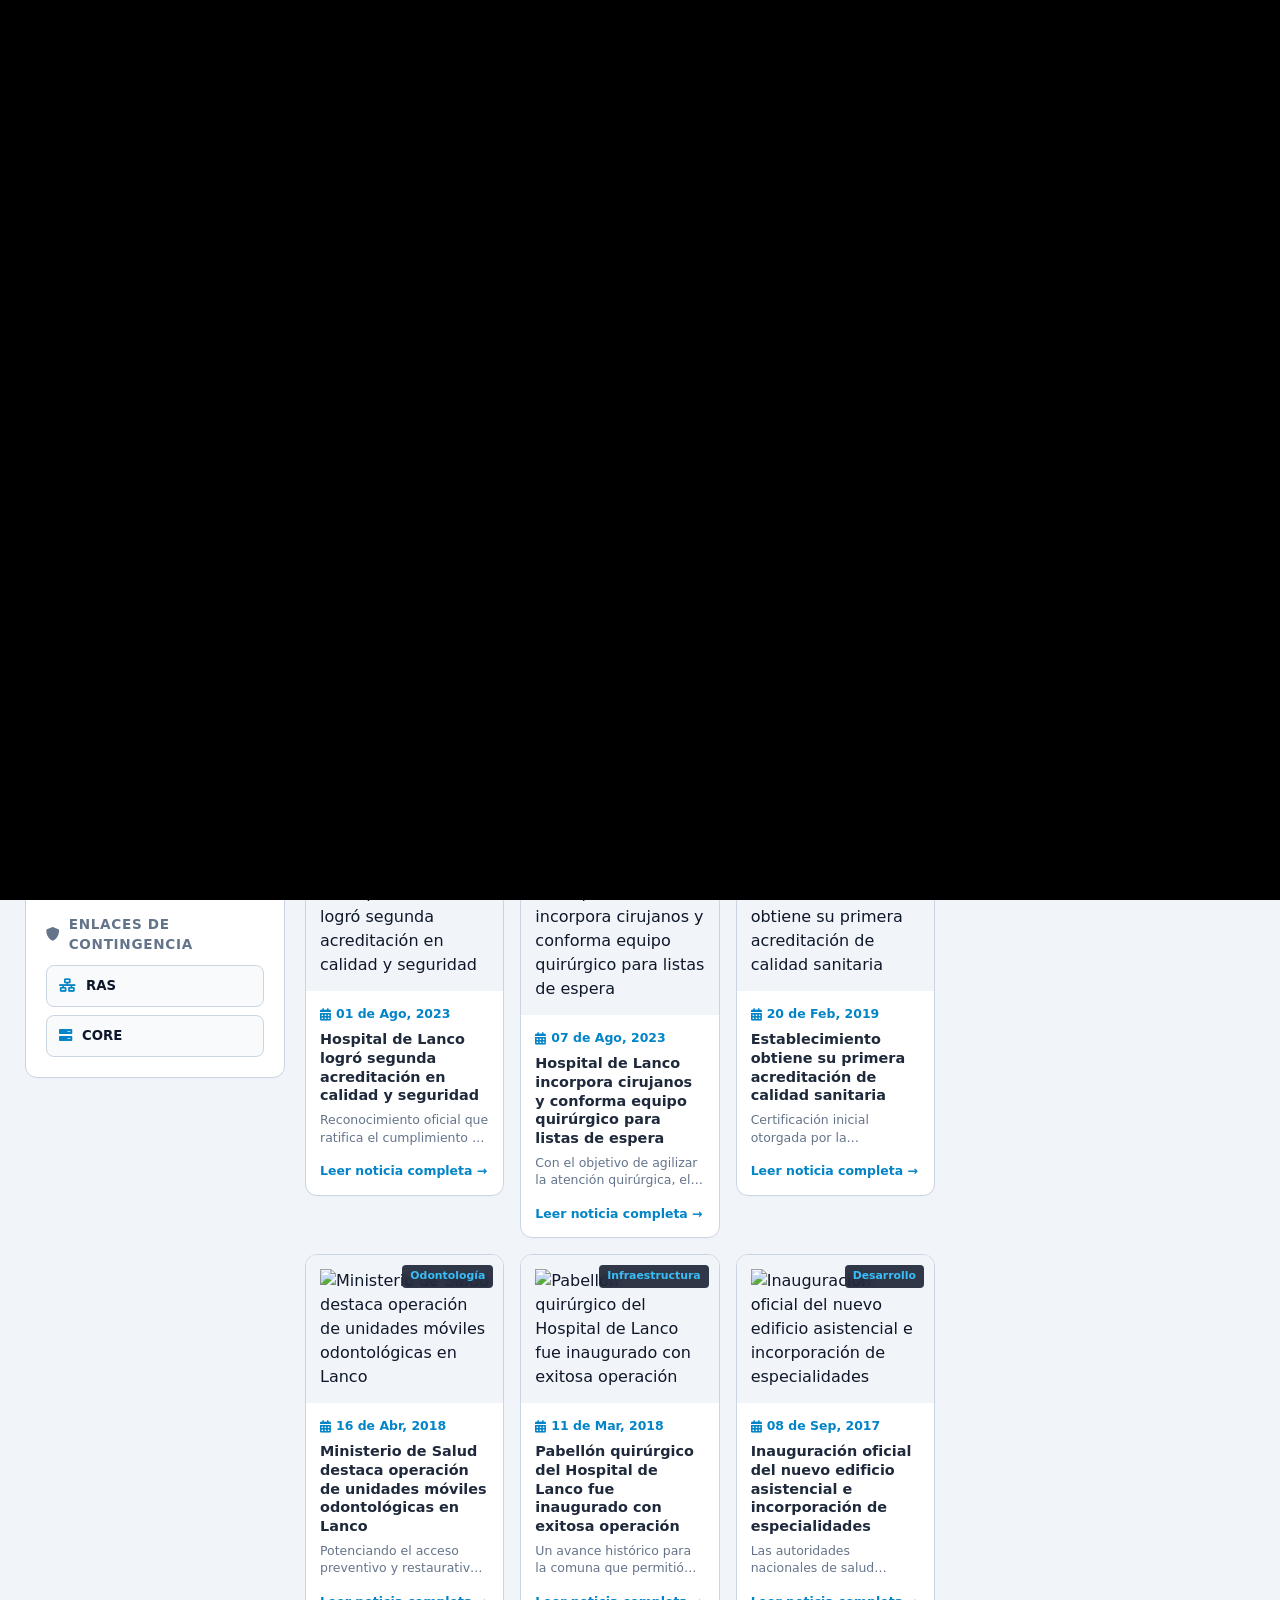
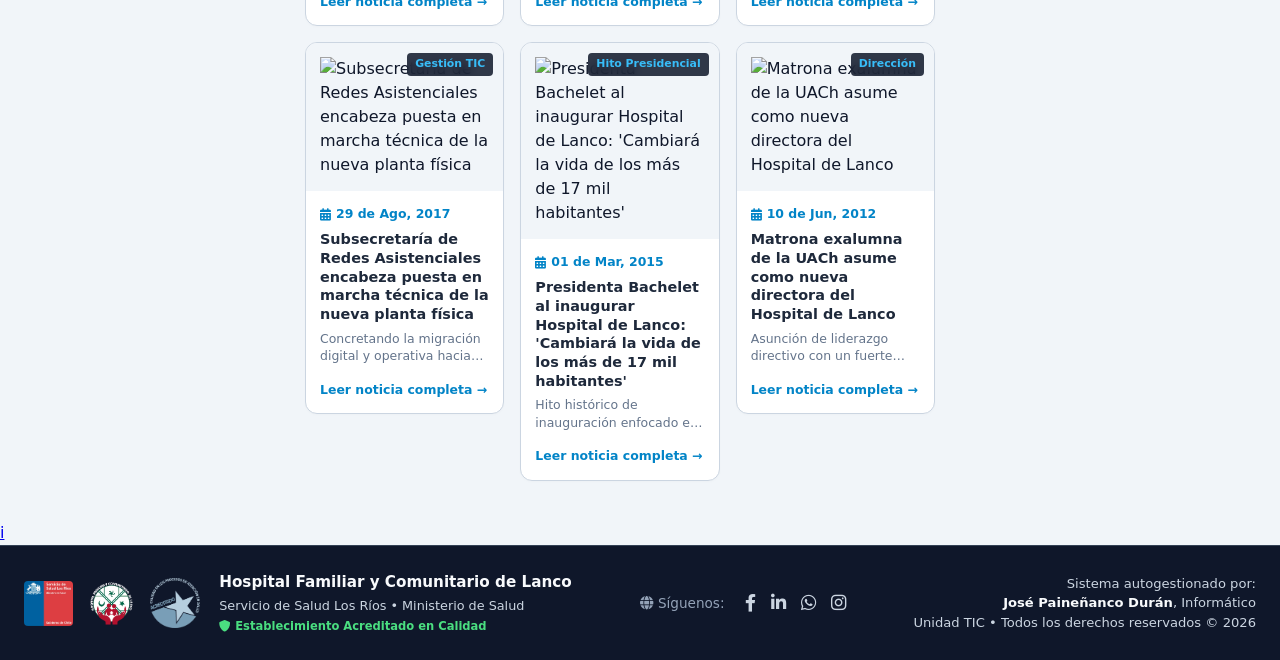
==== index.html @ 8717c140 "Primer commit: proyecto hfcl-web y movil" ====
<!DOCTYPE html>
<html lang="es">
<head>
    <meta charset="UTF-8">
    <meta name="viewport" content="width=device-width, initial-scale=1.0">
    <title>Portal Institucional | HFCL</title>
    <link rel="stylesheet" href="css/main.css">
    <!-- Favicon con el logo del hospital -->
    <link rel="icon" type="image/png" href="assets/img/logo_hfcl.png">
    <!-- FontAwesome -->
    <link href="https://cdnjs.cloudflare.com/ajax/libs/font-awesome/6.0.0-beta3/css/all.min.css" rel="stylesheet">
</head>
<body>

<div id="splash-screen" style="position: fixed; top: 0; left: 0; width: 100%; height: 100%; background: #000000; z-index: 9999; display: flex; justify-content: center; align-items: center; transition: opacity 0.8s ease; opacity: 1;">
    <video id="intro-video" autoplay muted playsinline style="max-width: 100%; max-height: 100%;">
        <source src="assets/video/animacion.mp4" type="video/mp4">
        Tu navegador no soporta video.
    </video>
</div>
<script>
    const splash = document.getElementById('splash-screen');
    const video = document.getElementById('intro-video');
    function ocultarSplash() {
        splash.style.opacity = '0';
        setTimeout(() => {
            splash.style.display = 'none';
        }, 800);
    }
    video.onended = ocultarSplash;
    setTimeout(ocultarSplash, 4000);
</script>

<div id="pagePreloader" class="preloader-overlay">
    <div class="preloader-content">
        <img src="assets/img/logo_hfcl.png" alt="Logo HFCL Lanco" class="preloader-logo">
    </div>
</div>

<!-- Contenedor automático del Navbar -->
<div id="app-navbar"></div>

<!-- Layout Principal de 3 Columnas -->
<div class="portal-layout-3columns">
    
    <!-- BARRA LATERAL IZQUIERDA -->
    <aside class="sidebar-panel">
        <div class="sidebar-section">
            <h3><i class="fas fa-calendar-alt"></i> Módulo Operativo</h3>
            <div class="sidebar-links">
                <a href="pages/directorio.html" class="sidebar-pill highlight-pill">
                    <i class="fas fa-address-book"></i> Agenda Telefónica</a>
                <a href="pages/turnos.html" class="sidebar-pill highlight-pill">
                    <i class="fas fa-calendar-check"></i> Turnos</a>
                <a href="pages/reservas.html" class="sidebar-pill highlight-pill">
                    <i class="fas fa-door-open"></i> Reserva de Espacios</a>
                <a href="javascript:void(0);" onclick="alert('Módulo de Cursos y Capacitaciones próximamente');" class="sidebar-pill highlight-pill">
                    <i class="fas fa-graduation-cap"></i> Cursos y Capacitaciones</a>
                <a href="pages/patentes.html" class="sidebar-pill highlight-pill">
                    <i class="fas fa-car"></i> Patentes de Vehículos</a>
                <a href="pages/plano.html" class="sidebar-pill highlight-pill">
                    <i class="fas fa-map-marked-alt"></i> Mapa de Servicios</a>
            </div>
        </div>

        <div class="sidebar-section">
            <h3><i class="fas fa-hospital"></i> Enlaces HFCL</h3>
            <div class="sidebar-links">
                <a href="http://10.66.50.163:8445" target="_blank" class="sidebar-pill"><i class="fas fa-flask"></i> Laboratorio</a>
                <a href="http://10.8.103.9/autoconsulta" target="_blank" class="sidebar-pill"><i class="fas fa-user-check"></i> Autoconsulta</a>
            </div>
        </div>

        <div class="sidebar-section">
            <h3><i class="fas fa-network-wired"></i> Enlaces SSLR</h3>
            <div class="sidebar-links">
                <a href="http://www.hbvaldivia.cl/portal" target="_blank" class="sidebar-pill"><i class="fas fa-hospital-alt"></i> HB Valdivia</a>
                <a href="http://www.sslosrios.redsalud.gob.cl" target="_blank" class="sidebar-pill"><i class="fas fa-globe-americas"></i> SSLR</a>
                <a href="http://www.hbvaldivia.cl/core" target="_blank" class="sidebar-pill"><i class="fas fa-server"></i> CORE</a>
                <a href="http://www.rasvaldivia.cl" target="_blank" class="sidebar-pill"><i class="fas fa-project-diagram"></i> RAS</a>
                <a href="http://10.6.67.24:8080/tao" target="_blank" class="sidebar-pill"><i class="fas fa-desktop"></i> TAONET</a>
            </div>
        </div>

        <div class="sidebar-section contingencia-section">
            <h3><i class="fas fa-shield-alt"></i> Enlaces de Contingencia</h3>
            <div class="sidebar-links">
                <a href="javascript:void(0);" target="_blank" class="sidebar-pill"><i class="fas fa-network-wired doc-color"></i> RAS</a>
                <a href="javascript:void(0);" target="_blank" class="sidebar-pill"><i class="fas fa-server doc-color"></i> CORE</a>
            </div>
        </div>
    </aside>

    <!-- CONTENIDO CENTRAL -->
    <main class="main-content-area">
        <section class="hero-section-compact" style="display: flex; flex-direction: row; justify-content: space-between; align-items: center; flex-wrap: nowrap; gap: 20px;">
            <div style="flex: 1; min-width: 0;">
                <h1 style="margin: 0; font-size: 1.5rem;">Noticias y Participación Ciudadana</h1>
                <p style="margin: 4px 0 0 0;">Actividades, charlas y operativos recientes con la comunidad local.</p>
            </div>
            
            <div id="widgetRedContainer" style="background: rgba(255, 255, 255, 0.08); border: 1px solid rgba(255, 255, 255, 0.15); padding: 8px 14px; border-radius: 8px; display: flex; align-items: center; gap: 12px; color: white; backdrop-filter: blur(4px);">
                <i id="redIcono" class="fas fa-server" style="font-size: 1.6rem; color: #4ade80;"></i>
                <div style="display: flex; flex-direction: column;">
                    <div style="display: flex; align-items: center; gap: 8px;">
                        <span style="font-size: 0.9rem; font-weight: 700;">Red MINSAL</span>
                    </div>
                    <span id="redEstadoTexto" style="font-size: 0.68rem; color: #4ade80; font-weight: 600;">
                        <span style="display:inline-block; width:6px; height:6px; background:#4ade80; border-radius:50%; margin-right:4px;"></span> Verificando enlace...
                    </span>
                </div>
            </div>
                             
            <div style="background: rgba(255, 255, 255, 0.08); border: 1px solid rgba(255, 255, 255, 0.15); padding: 8px 14px; border-radius: 8px; display: flex; align-items: center; gap: 12px; color: white; backdrop-filter: blur(4px); flex-shrink: 0;">
                <i id="climaIcono" class="fas fa-spinner fa-spin" style="font-size: 1.6rem; color: #38bdf8;"></i>
                <div style="display: flex; flex-direction: column;">
                    <div style="display: flex; align-items: center; gap: 8px;">
                        <span id="climaTemp" style="font-size: 1.1rem; font-weight: 700;">-- °C</span>
                        <span id="climaEstado" style="font-size: 0.75rem; color: #cbd5e1;">Lanco • Cargando...</span>
                    </div>
                    <span id="climaMaxMin" style="font-size: 0.68rem; color: #94a3b8;">Actualizando datos...</span>
                </div>
            </div>
        </section>

        <section class="content-section">
            <div class="news-grid-featured" id="newsGridContainer"></div>
        </section>
    </main>

    <!-- BARRA LATERAL DERECHA -->
    <aside class="right-sidebar-panel">
        <div class="sidebar-section" style="background: #ffffff; border: 1px solid #cbd5e1; border-radius: 12px; padding: 20px; box-shadow: 0 1px 3px rgba(0,0,0,0.02); margin-top: 20px;">
            <h3 style="font-size: 0.85rem; color: #64748b; text-transform: uppercase; letter-spacing: 0.05em; margin-bottom: 15px; display: flex; align-items: center; gap: 8px; border-bottom: 1px solid #f1f5f9; padding-bottom: 8px;">
                <i class="fas fa-star" style="color: #f59e0b;"></i> Cumpleaños y Trayectoria
            </h3>
                             
            <div style="display: flex; flex-direction: column; gap: 15px;">
                <div style="background: #fffbeb; border: 1px solid #fde68a; border-radius: 8px; padding: 12px; border-left: 4px solid #f59e0b;">
                    <div style="display: flex; align-items: center; gap: 10px; margin-bottom: 8px;">
                        <i class="fas fa-birthday-cake" style="font-size: 1.2rem; color: #d97706;"></i>
                        <h4 style="margin: 0; font-size: 0.9rem; color: #92400e;">Cumpleaños Destacados</h4>
                    </div>
                    <p id="cumpleResumenTexto" style="margin: 0; font-size: 0.8rem; color: #78350f; line-height: 1.4;">
                        Cargando cumpleañeros...
                    </p>
                    <button onclick="openCumpleModal()" style="margin-top: 8px; background: #f59e0b; color: white; border: none; padding: 4px 8px; border-radius: 4px; font-size: 0.75rem; font-weight: 600; cursor: pointer;">
                    Ver Cumpleaños del Mes</button>
                </div>

                <div style="background: #fffbeb; border: 1px solid #fde68a; border-radius: 8px; padding: 12px; border-left: 4px solid #f59e0b;">
                    <div style="display: flex; align-items: center; justify-content: space-between; margin-bottom: 8px;">
                        <div style="display: flex; align-items: center; gap: 10px;">
                            <i class="fas fa-award" style="font-size: 1.2rem; color: #d97706;"></i>
                            <h4 style="margin: 0; font-size: 0.9rem; color: #92400e;">Años de Servicio</h4>
                        </div>
                    </div>
                    <div id="sidebarAniversariosTop" style="display: flex; flex-direction: column; gap: 6px; font-size: 0.8rem; color: #78350f;"></div>
                    <button onclick="abrirModalAniversarios()" style="margin-top: 8px; background: #f59e0b; color: white; border: none; padding: 4px 8px; border-radius: 4px; font-size: 0.75rem; font-weight: 600; cursor: pointer;">
                        Ver Todos</button>
                </div>

                <div class="sidebar-section efemerides-sidebar">
                    <h3><i class="fas fa-calendar-alt" style="color: #ef4444;"></i> Próximas Efemérides de Salud</h3>
                    <div id="efemeridesContainer" style="display: flex; flex-direction: column; gap: 12px;"></div>
                </div>
            </div>
        </div>
    </aside>

</div>

<!-- MODAL DE LOGIN -->
<div id="accesoFuncionarioModal" class="modal-overlay hidden">
    <div class="modal-content modal-card-auth" style="background: #ffffff; width: 100%; max-width: 400px; border-radius: 12px; border: 1px solid #cbd5e1; box-shadow: 0 20px 25px -5px rgba(0, 0, 0, 0.1); overflow: hidden; display: flex; flex-direction: column;">
        <div class="modal-auth-header" style="padding: 16px 20px; background: #0f172a; color: #fff; display: flex; justify-content: space-between; align-items: center;">
            <h3 style="font-size: 1.1rem; margin: 0; display: flex; align-items: center; gap: 8px;">
                <i class="fas fa-lock"></i> Autenticación de Funcionario
            </h3>
            <button class="close-btn" onclick="closeAccesoFuncionarioModal()" style="background: none; border: none; font-size: 1.4rem; cursor: pointer; color: #94a3b8;">&times;</button>
        </div>
        <div class="modal-auth-body" style="padding: 20px; display: flex; flex-direction: column; gap: 14px;">
            <p class="modal-subtitle" style="font-size: 0.78rem; color: #64748b; margin: 0;">
                Ingrese sus credenciales institucionales del portal.
            </p>
            <form id="formAccesoFuncionario" onsubmit="handleAccesoFuncionario(event)">
                <div class="form-group" style="display: flex; flex-direction: column; gap: 4px; margin-bottom: 10px;">
                    <label for="usuarioFuncionario" style="font-size: 0.75rem; font-weight: 600; color: #0f172a;">Usuario o RUN:</label>
                    <input type="text" id="usuarioFuncionario" class="auth-input" placeholder="Ej. usuario.institucional" required style="padding: 9px 12px; border-radius: 8px; border: 1px solid #cbd5e1; font-size: 0.85rem; outline: none; width: 100%;">
                </div>
                <div class="form-group" style="display: flex; flex-direction: column; gap: 4px; margin-bottom: 14px;">
                    <label for="claveFuncionario" style="font-size: 0.75rem; font-weight: 600; color: #0f172a;">Contraseña:</label>
                    <input type="password" id="claveFuncionario" class="auth-input" placeholder="••••••••" required style="padding: 9px 12px; border-radius: 8px; border: 1px solid #cbd5e1; font-size: 0.85rem; outline: none; width: 100%;">
                </div>
                <div id="errorAccesoFuncionario" class="auth-error hidden" style="font-size: 0.75rem; color: #ef4444; font-weight: 600; margin-bottom: 8px;">
                    Credenciales inválidas. Intente nuevamente.
                </div>
                <button type="submit" class="auth-submit-btn" style="background: #1e3a8a; color: white; border: none; padding: 10px; border-radius: 8px; font-weight: 600; cursor: pointer; font-size: 0.85rem; width: 100%;">
                    Ingresar al Sistema
                </button>
            </form>
        </div>
    </div>
</div>

<!-- CUMPLEAÑOS Y ANIVERSARIOS SIDEBAR MODALS -->
<div id="cumpleModal" class="modal-overlay hidden">
    <div class="modal-content" style="max-width: 600px; width: 95%;">
        <div class="modal-header">
            <h2><i class="fas fa-birthday-cake" style="color: #f59e0b;"></i> Cumpleaños del Mes • Hospital Lanco</h2>
            <button class="close-modal-btn" onclick="closeCumpleModal()">&times;</button>
        </div>
        <div class="modal-body" style="max-height: 75vh; overflow-y: auto; padding: 20px;">
            <p style="color: #64748b; font-size: 0.92rem; margin-bottom: 20px; text-align: center;">
                El equipo de la Unidad TIC y el hospital saluda afectuosamente a nuestros compañeros en su día. ¡Feliz cumpleaños!
            </p>
            <div id="cumpleModalListaContainer"></div>
        </div>
    </div>
</div>

<div id="aniversariosModal" class="modal-overlay hidden" style="position: fixed; top: 0; left: 0; width: 100%; height: 100%; background: rgba(0,0,0,0.5); display: flex; align-items: center; justify-content: center; z-index: 1000;">
    <div class="modal-card" style="background: var(--surface); width: 90%; max-width: 600px; border-radius: var(--radius-lg); padding: 20px; box-shadow: var(--shadow-lg);">
        <div class="modal-header" style="display: flex; justify-content: space-between; align-items: center; border-bottom: 1px solid var(--border); padding-bottom: 10px; margin-bottom: 15px;">
            <div>
                <h3 style="margin: 0; font-size: 1.1rem; color: var(--text-primary);">Trayectoria e Hitos Institucionales</h3>
                <p style="margin: 2px 0 0 0; font-size: 0.75rem; color: var(--text-muted);">Funcionarios que cumplen años de servicio este mes</p>
            </div>
            <button onclick="cerrarModalAniversarios()" style="background: none; border: none; font-size: 1.4rem; cursor: pointer; color: var(--text-muted);">&times;</button>
        </div>
        <div class="modal-body">
            <div style="margin-bottom: 12px;">
                <select id="mesAniversarioSelect" style="width: 100%; padding: 8px; border-radius: 6px; border: 1px solid var(--border); background: var(--bg-app); font-size: 0.85rem;"></select>
            </div>
            <div id="listaAniversariosModal" style="max-height: 400px; overflow-y: auto; padding-right: 4px;"></div>
        </div>
    </div>
</div>

<!-- Botón flotante de información -->
<a href="javascript:void(0);" onclick="abrirAviso()" title="Acerca de esta página" class="btn-flotante-info">i</a>

<div id="modalAvisos" class="modal-aviso-overlay" style="display: none;">
    <div class="modal-aviso-contenido" style="max-width: 680px; width: 95%; border-left: 5px solid #0284c7; padding: 0; overflow: hidden;">
        <div class="modal-header" style="background: #0f172a; color: white; padding: 15px 24px;">
            <h2 style="margin: 0; font-size: 1.25rem;"><i class="fas fa-info-circle" style="color: #38bdf8;"></i> Aviso Importante • Intranet en Desarrollo</h2>
        </div>
        <div class="modal-body" style="padding: 24px; background: #f8fafc; font-size: 0.92rem; line-height: 1.5; color: #334155; display: flex; flex-direction: column; gap: 12px;">
            <p style="margin: 0;">Estimados funcionarios y funcionarias:</p>
            <p style="margin: 0;">Les doy la bienvenida a esta plataforma, una iniciativa personal y autogestionada, desarrollada de manera independiente con el propósito de reunir y centralizar, en un solo lugar, información y recursos de uso frecuente.</p>
            <p style="margin: 0;">El objetivo principal es facilitar el acceso a sistemas, anexos telefónicos, formularios, turnos y otros recursos de utilidad, buscando optimizar el trabajo diario y disponer de la información necesaria a solo un clic.</p>
                             
            <div style="background: #e0f2fe; padding: 12px 15px; border-radius: 6px; border: 1px solid #bae6fd; color: #0369a1;">
                <strong>📌 Estado actual:</strong><br>
                Actualmente, la plataforma se encuentra en desarrollo y en constante actualización. Algunos módulos pueden estar en fase de pruebas, presentar información incompleta o no encontrarse temporalmente disponibles.<br>
                Es posible que durante este proceso encuentren pequeños errores o inconsistencias, ya que se está trabajando con información acotada mientras se recopila, revisa y consolida el contenido definitivo.
            </div>
            <p style="margin: 0;">Agradezco su comprensión y paciencia durante esta etapa. Espero que esta herramienta pueda ser de utilidad y contribuir a facilitar las labores cotidianas de todos y todas.</p>
            <div style="border-top: 1px solid #cbd5e1; padding-top: 10px; margin-top: 5px; font-size: 0.85rem; color: #475569;">
                <strong>Desarrollado y administrado por:</strong><br>
                <span style="color: #0f172a; font-weight: 700; font-size: 0.9rem;">José Paineñanco Durán</span><br>
                <em style="color: #64748b;">Proyecto personal y autogestionado. Esta iniciativa no ha sido solicitada ni mandatada por jefaturas o por la Dirección.</em>
            </div>
                             
            <div style="text-align: right; margin-top: 10px;">
                <button onclick="cerrarAviso()" style="background: #0284c7; color: white; border: none; padding: 10px 20px; border-radius: 6px; font-weight: 600; cursor: pointer; font-size: 0.9rem;">
                    <i class="fas fa-check"></i> Entendido, cerrar aviso
                </button>
            </div>
        </div>
    </div>
</div>

<script>
    function abrirAviso() {
        const modal = document.getElementById('modalAvisos');
        if (modal) modal.style.display = 'flex';
    }
    function cerrarAviso() {
        const modal = document.getElementById('modalAvisos');
        if (modal) modal.style.display = 'none';
    }
</script>

<!-- Scripts esenciales -->
<script src="js/main.js"></script>
<script src="js/cumpleanos.js"></script>
<script src="js/efemerides.js"></script>
<script src="data/auth.js"></script>
<script src="js/noticias.js"></script>
<script src="data/navbar.js"></script>
<script src="data/footer.js"></script>
</body>
</html>
---- css/main.css ----
/* ==========================================================================
   1. VARIABLES GLOBALES Y TOKENS DE DISEÑO (DESIGN SYSTEM)
   ========================================================================== */
:root {
    --primary-hospital: #1e3a8a;
    --primary-dark: #0f172a;
    --primary: #0284c7;
    --accent-color: #0284c7;
    --accent: #38bdf8;
    
    --bg-main: #f1f5f9;
    --bg-app: #f8fafc;
    --card-bg: #ffffff;
    --surface: #ffffff;
    
    --text-main: #0f172a;
    --text-muted: #64748b;
    
    --border-color: #cbd5e1;
    --border: #cbd5e1;
    --border-light: #e2e8f0;
    
    --success-color: #10b981;
    --success: #10b981;
    --danger: #ef4444;
    --warning: #f59e0b;

    --radius-sm: 6px;
    --radius-md: 8px;
    --radius-lg: 12px;
    --radius-full: 9999px;

    --shadow-sm: 0 1px 3px rgba(0, 0, 0, 0.04);
    --shadow-md: 0 4px 6px -1px rgba(0, 0, 0, 0.05);
    
    --transition-fast: 0.15s ease;
    --transition-base: 0.2s ease;
}

* { 
    box-sizing: border-box; 
    margin: 0; 
    padding: 0; 
    scroll-behavior: smooth; 
}

body {
    font-family: 'Segoe UI', system-ui, -apple-system, sans-serif;
    background-color: var(--bg-main);
    color: var(--text-main);
    min-height: 100vh;
    display: flex;
    flex-direction: column;
    line-height: 1.5;
    -webkit-font-smoothing: antialiased;
}

.hidden { display: none !important; }

/* ==========================================================================
   2. CONTENEDOR GLOBAL ESTANDARIZADO (Distancia fija a los costados)
   ========================================================================== */
.page-container {
    width: 100%;
    max-width: 1600px;
    margin-left: auto;
    margin-right: auto;
    padding-left: 24px;
    padding-right: 24px;
    margin-top: 24px;
    margin-bottom: 40px;
    flex: 1;
    box-sizing: border-box;
}

/* ==========================================================================
   3. ESTANDARIZACIÓN DE BOTONES, FORMULARIOS Y TARJETAS (DESIGN SYSTEM)
   ========================================================================== */
.btn {
    border: 1px solid transparent;
    padding: 8px 16px;
    border-radius: var(--radius-md);
    font-weight: 600;
    font-size: 0.85rem;
    cursor: pointer;
    display: inline-flex;
    align-items: center;
    justify-content: center;
    gap: 6px;
    transition: all var(--transition-base);
    text-decoration: none;
}

.btn:hover {
    opacity: 0.9;
    transform: translateY(-1px);
}

.btn-primary {
    background: var(--primary);
    color: #ffffff;
}

.btn-secondary {
    background: var(--bg-app);
    color: var(--text-muted);
    border-color: var(--border);
}

.btn-secondary:hover {
    background: var(--border-light);
    color: var(--text-main);
}

input[type="text"],
input[type="email"],
input[type="password"],
input[type="number"],
select,
textarea {
    width: 100%;
    padding: 10px 14px;
    background: var(--surface);
    border: 1px solid var(--border);
    border-radius: var(--radius-md);
    font-size: 0.875rem;
    color: var(--text-main);
    outline: none;
    box-sizing: border-box;
    transition: border-color var(--transition-base), box-shadow var(--transition-base);
}

input[type="text"]:hover,
input[type="email"]:hover,
select:hover,
textarea:hover {
    border-color: var(--text-muted);
}

input[type="text"]:focus,
input[type="email"]:focus,
select:focus,
textarea:focus {
    border-color: var(--primary);
    box-shadow: 0 0 0 3px rgba(2, 132, 199, 0.15);
}

.card, 
.filter-box, 
.sidebar-panel, 
.form-main-panel {
    background: var(--card-bg);
    border: 1px solid var(--border-light);
    border-radius: var(--radius-lg);
    padding: 20px;
    box-shadow: var(--shadow-sm);
    box-sizing: border-box;
}

/* ==========================================================================
   4. LAYOUT PRINCIPAL DE 3 COLUMNAS (PORTAL INICIO)
   ========================================================================== */
.portal-layout-3columns {
    max-width: 100%; 
    width: 100%; 
    margin: 0 auto; 
    padding: 0 25px; 
    margin-top: 25px;
    margin-bottom: 40px;
    display: grid; 
    grid-template-columns: 260px 1fr 300px; 
    gap: 20px; 
    align-items: start; 
    flex: 1;
}

.sidebar-panel, .right-sidebar-panel {
    display: flex; 
    flex-direction: column;
    gap: 20px; 
    position: sticky; 
    top: 75px;
}

.sidebar-panel {
    background: var(--card-bg); 
    border: 1px solid var(--border-color); 
    border-radius: 12px;
    padding: 20px; 
    box-shadow: 0 1px 3px rgba(0, 0, 0, 0.02);
}

.sidebar-section h3 {
    font-size: 0.85rem; 
    color: var(--text-muted); 
    text-transform: uppercase;
    letter-spacing: 0.05em; 
    margin-bottom: 10px; 
    display: flex; 
    align-items: center; 
    gap: 8px;
}
.sidebar-links { display: flex; flex-direction: column; gap: 8px; }
.sidebar-pill {
    background: #f8fafc; border: 1px solid var(--border-color); color: var(--primary-dark);
    padding: 10px 12px; border-radius: 8px; text-decoration: none; font-size: 0.83rem;
    font-weight: 600; display: flex; align-items: center; gap: 10px; transition: all 0.2s;
}
.sidebar-pill:hover { background: var(--primary-hospital); color: white; border-color: var(--primary-hospital); transform: translateX(4px); }
.sidebar-pill i { color: var(--accent-color); }
.sidebar-pill:hover i { color: white; }

.highlight-pill { background: #f0fdf4 !important; border-color: #bbf7d0 !important; color: #16a34a !important; }
.highlight-pill i { color: #16a34a !important; }
.highlight-pill:hover { background: #16a34a !important; color: white !important; }
.highlight-pill:hover i { color: white !important; }

/* ==========================================================================
   5. CONTENIDO CENTRAL Y HERO
   ========================================================================== */
.main-content-area { display: flex; flex-direction: column; gap: 20px; min-width: 0; }
.hero-section-compact {
    background: linear-gradient(135deg, var(--primary-dark) 0%, var(--primary-hospital) 100%);
    color: white; padding: 15px; border-radius: 10px; display: flex; flex-direction: column; gap: 8px;
}
.hero-section-compact h1 { font-size: 1.1rem; font-weight: 700; }
.hero-section-compact p { font-size: 0.85rem; color: #94a3b8; }

/* ==========================================================================
   6. VENTANAS MODALES Y PRELOADER ESTANDARIZADOS
   ========================================================================== */
.modal-overlay {
    position: fixed;
    top: 0;
    left: 0;
    width: 100vw;
    height: 100vh;
    background: rgba(15, 23, 42, 0.65);
    backdrop-filter: blur(4px);
    display: flex;
    justify-content: center;
    align-items: center;
    z-index: 1000;
    padding: 16px;
    opacity: 0;
    pointer-events: none;
    transition: opacity 0.25s ease;
}

.modal-overlay:not(.hidden),
.modal-overlay.active {
    opacity: 1;
    pointer-events: auto;
}

.modal-overlay.hidden { display: none !important; }

.modal-content, .modal-card-auth, .modal-card {
    background: var(--surface);
    border-radius: var(--radius-lg);
    width: 100%;
    max-width: 600px;
    max-height: 85vh;
    overflow: hidden;
    display: flex;
    flex-direction: column;
    border: 1px solid var(--border-light);
    box-shadow: 0 20px 25px -5px rgba(0, 0, 0, 0.15), 0 10px 10px -5px rgba(0, 0, 0, 0.04);
    transform: scale(0.95) translateY(10px);
    transition: transform 0.25s cubic-bezier(0.16, 1, 0.3, 1);
}

.modal-overlay:not(.hidden) .modal-content,
.modal-overlay.active .modal-content,
.modal-overlay:not(.hidden) .modal-card {
    transform: scale(1) translateY(0);
}

.modal-card-auth { max-width: 450px; }

.modal-header, .modal-auth-header {
    background: var(--primary-dark);
    color: #fff;
    padding: 16px 20px;
    display: flex;
    justify-content: space-between;
    align-items: center;
    border-bottom: 1px solid rgba(255, 255, 255, 0.1);
}

.modal-header h2, .modal-header h3, .modal-auth-header h3 { 
    font-size: 1.05rem; 
    margin: 0; 
    display: flex; 
    align-items: center; 
    gap: 8px; 
    font-weight: 700;
    color: #fff;
}

.close-modal, .close-modal-btn, .close-btn { 
    background: rgba(255, 255, 255, 0.1); 
    border: none; 
    width: 32px;
    height: 32px;
    border-radius: 50%;
    font-size: 1.2rem; 
    cursor: pointer; 
    color: #cbd5e1;
    display: flex;
    align-items: center;
    justify-content: center;
    transition: all var(--transition-base);
}

.close-modal:hover, .close-modal-btn:hover, .close-btn:hover { 
    background: rgba(255, 255, 255, 0.2);
    color: #fff; 
}

.modal-body, .modal-auth-body { 
    padding: 20px; 
    color: var(--text-main); 
    font-size: 0.9rem; 
    line-height: 1.5; 
    overflow-y: auto; 
    display: flex;
    flex-direction: column;
    gap: 14px;
}

.modal-auth-body { display: flex; flex-direction: column; gap: 14px; }

.form-group { display: flex; flex-direction: column; gap: 4px; }
.form-group label { font-size: 0.75rem; font-weight: 600; color: var(--text-main); }
.auth-input { padding: 9px 12px; border-radius: 8px; border: 1px solid var(--border-color); font-size: 0.85rem; outline: none; }
.auth-input:focus { border-color: var(--accent-color); }

.auth-submit-btn {
    background: var(--primary-hospital); color: white; border: none; padding: 10px;
    border-radius: 8px; font-weight: 600; cursor: pointer; font-size: 0.85rem; margin-top: 6px;
}
.auth-submit-btn:hover { opacity: 0.9; }
.auth-error { font-size: 0.75rem; color: #ef4444; font-weight: 600; }
.auth-error.hidden { display: none; }

.modal-subtitle { font-size: 0.78rem; color: #64748b; margin: 2px 0 0 0; }
.modal-section-title { font-size: 0.88rem; font-weight: 700; color: var(--text-main); margin: 16px 0 8px 0; display: flex; align-items: center; gap: 6px; }

/* ==========================================================================
   ESTILOS VISUALES - ORGANIGRAMA DINÁMICO E INTERACTIVO
   ========================================================================== */

.org-tree-container {
    display: flex;
    flex-direction: column;
    align-items: center;
    width: 100%;
    font-family: 'Segoe UI', system-ui, -apple-system, sans-serif;
    color: var(--text-main);
    overflow-x: auto;
    padding: 10px 0;
}

/* Nivel Raíz (Dirección) */
.org-node-root {
    display: flex;
    justify-content: center;
    width: 100%;
    margin-bottom: 2px;
}

/* Cajas Generales del Organigrama */
.org-box {
    background: #ffffff;
    border: 1px solid var(--border-color);
    border-radius: var(--radius-md);
    padding: 12px 16px;
    box-shadow: var(--shadow-sm);
    transition: all var(--transition-base);
    font-size: 0.85rem;
}

.org-box:hover {
    transform: translateY(-2px);
    box-shadow: var(--shadow-md);
    border-color: var(--primary);
}

.root-box {
    background: var(--primary-dark);
    color: #ffffff;
    border: 1px solid var(--primary-dark);
    min-width: 320px;
    text-align: center;
    border-top: 4px solid var(--accent);
}

.org-jefe-tag {
    font-size: 0.78rem;
    margin-top: 6px;
    opacity: 0.95;
    background: rgba(255, 255, 255, 0.12);
    padding: 4px 8px;
    border-radius: var(--radius-sm);
    text-align: left;
}

/* Conectores Verticales */
.org-connector {
    width: 2px;
    height: 25px;
    background: var(--border-color);
    margin: 0 auto;
}

.org-connector-sm {
    width: 2px;
    height: 15px;
    background: var(--border-color);
    margin: 0 auto;
}

/* Nivel 2: Ramas Asesoras y Calidad */
.org-level-2-branches {
    display: flex;
    justify-content: center;
    gap: 30px;
    width: 100%;
    flex-wrap: wrap;
    margin-bottom: 2px;
}

.org-branch-column {
    display: flex;
    flex-direction: column;
    gap: 5px;
    min-width: 260px;
}

.branch-box {
    background: #f8fafc;
    border-left: 4px solid var(--primary);
    font-weight: 600;
}

.highlight-box {
    background: #f0fdf4;
    border-left-color: var(--success);
}

/* Grilla de los 5 Departamentos (Nivel 3) */
.org-departments-grid {
    display: grid;
    grid-template-columns: repeat(auto-fit, minmax(240px, 1fr));
    gap: 16px;
    width: 100%;
    margin-top: 5px;
    align-items: start;
}

.org-dept-col {
    background: var(--bg-app);
    border: 1px solid var(--border-light);
    border-radius: var(--radius-lg);
    padding: 12px;
    display: flex;
    flex-direction: column;
    gap: 10px;
    box-shadow: inset 0 2px 4px rgba(0,0,0,0.01);
}

.dept-box {
    color: #ffffff;
    font-weight: 700;
    font-size: 0.88rem;
    text-transform: uppercase;
    letter-spacing: 0.03em;
    border: none;
    box-shadow: var(--shadow-sm);
}

.org-dept-jefe {
    background: #ffffff;
    border: 1px solid var(--border-light);
    border-radius: var(--radius-sm);
    padding: 8px 10px;
    font-size: 0.76rem;
    color: var(--text-main);
}

/* Unidades Internas del Departamento */
.org-sub-units {
    display: flex;
    flex-direction: column;
    gap: 8px;
}

.sub-box {
    background: #ffffff;
    border: 1px solid var(--border-light);
    border-radius: var(--radius-sm);
    padding: 10px 12px;
    font-size: 0.8rem;
    display: flex;
    flex-direction: column;
    gap: 4px;
}

.leader-unit {
    border-left: 3px solid var(--primary);
    background: #ffffff;
}

.leader-badge {
    font-size: 0.72rem;
    background: #e0f2fe;
    color: #0369a1;
    padding: 3px 6px;
    border-radius: var(--radius-sm);
    margin-top: 4px;
}


/* ==========================================================================
   7. PRELOADER Y COMPONENTES EXCLUSIVOS DE PORTADA
   ========================================================================== */
.preloader-overlay {
    position: fixed; top: 0; left: 0; width: 100vw; height: 100vh;
    background: #0f172a; display: flex; justify-content: center; align-items: center;
    z-index: 9999; transition: opacity 0.5s ease, visibility 0.5s ease;
}
.preloader-overlay.fade-out { opacity: 0; visibility: hidden; }
.preloader-content { display: flex; flex-direction: column; align-items: center; gap: 12px; text-align: center; color: #f1f5f9; }
.preloader-logo { max-height: 70px; width: auto; animation: pulseLogo 1.5s infinite alternate; }
.preloader-content h3 { margin: 0; font-size: 1.3rem; font-weight: 700; color: #ffffff; }
.preloader-content p { margin: 0; font-size: 0.85rem; color: #94a3b8; }
.preloader-spinner {
    width: 36px; height: 36px; border: 3px solid rgba(255, 255, 255, 0.1);
    border-top: 3px solid #0284c7; border-radius: 50%; animation: spinLoader 0.8s linear infinite; margin-top: 10px;
}

@keyframes spinLoader {
    0% { transform: rotate(0deg); }
    100% { transform: rotate(360deg); }
}

@keyframes pulseLogo {
    0% { transform: scale(1); opacity: 0.9; }
    100% { transform: scale(1.05); opacity: 1; }
}

/* Grilla de noticias destacadas (Portada) */
.news-grid-featured {
    display: grid !important; grid-template-columns: repeat(3, 1fr) !important;
    gap: 16px !important; width: 100% !important;
}

.news-grid-featured .news-card {
    grid-column: auto !important; grid-row: auto !important;
    background: #ffffff !important; border: 1px solid var(--border-color) !important;
    border-radius: 12px !important; overflow: hidden !important; display: flex !important;
    flex-direction: column !important; height: fit-content !important;
    box-shadow: 0 1px 3px rgba(0, 0, 0, 0.02) !important;
    transition: transform 0.2s ease, border-color 0.2s ease !important; cursor: pointer !important;
}

.news-grid-featured .news-card:hover {
    border-color: var(--accent-color) !important; transform: translateY(-2px) !important;
}

.news-grid-featured .news-card img {
    height: 130px !important; object-fit: cover !important; width: 100% !important;
}

.news-grid-featured .news-card div { padding: 14px !important; }
.news-grid-featured .news-card h3 {
    font-size: 0.9rem !important; margin-bottom: 6px !important; line-height: 1.3 !important; color: var(--primary-dark);
}
.news-grid-featured .news-card p {
    font-size: 0.78rem !important; line-height: 1.4 !important; color: var(--text-muted);
    display: -webkit-box; -webkit-line-clamp: 2; line-clamp: 2; -webkit-box-orient: vertical; overflow: hidden; margin-bottom: 6px !important;
}

/* Adaptabilidad para pantallas medianas y móviles */
@media (max-width: 900px) {
    .portal-layout-3columns {
        display: flex;
        flex-direction: column;
        gap: 15px;
        padding: 10px;
    }
    .sidebar-panel, .main-content-area, .right-sidebar-panel {
        width: 100% !important;
        max-width: 100% !important;
    }
    .news-grid-featured {
        grid-template-columns: 1fr !important;
    }
}

/* ========================================================== */
/* SCROLLBAR                                                  */
/* ========================================================== */
::-webkit-scrollbar { width: 8px; }
::-webkit-scrollbar-track { background: #f1f5f9; }
::-webkit-scrollbar-thumb { background: #1e3a8a; border-radius: 4px; }
::-webkit-scrollbar-thumb:hover { background: #1e40af; }
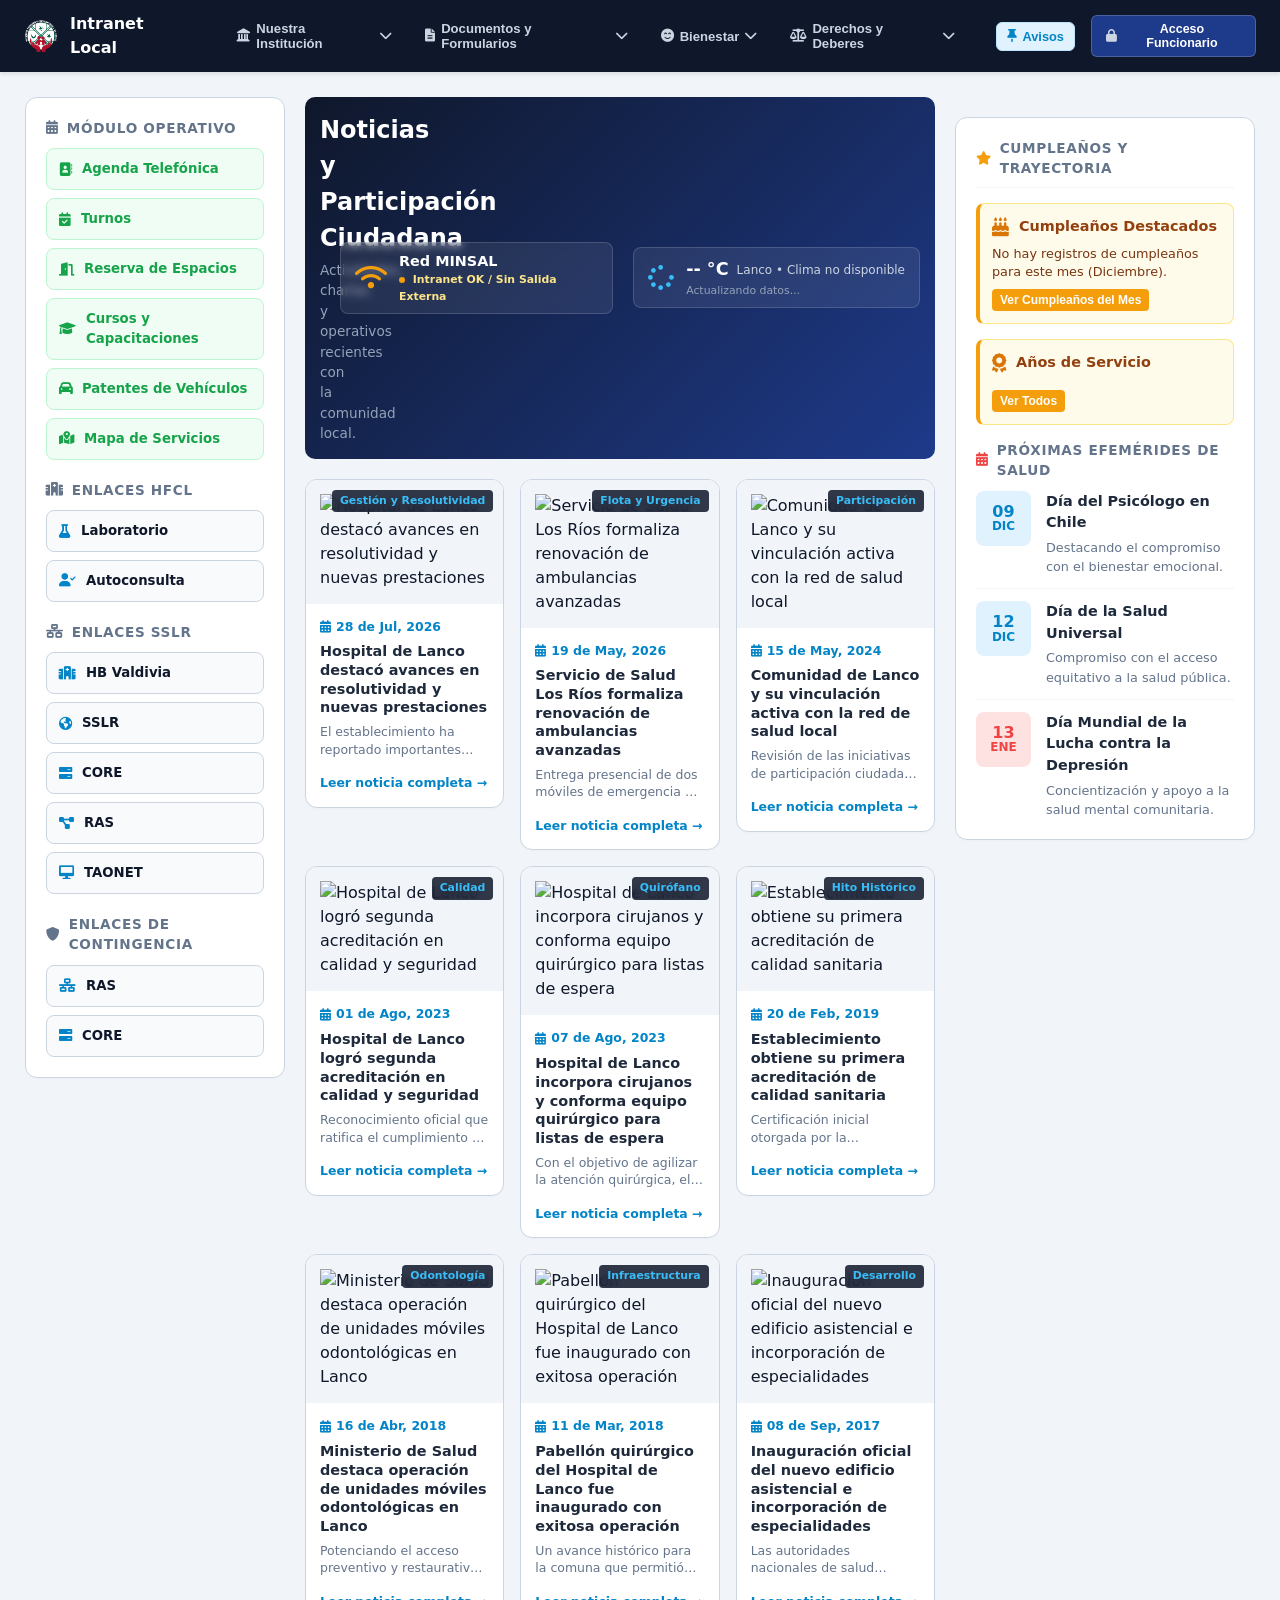
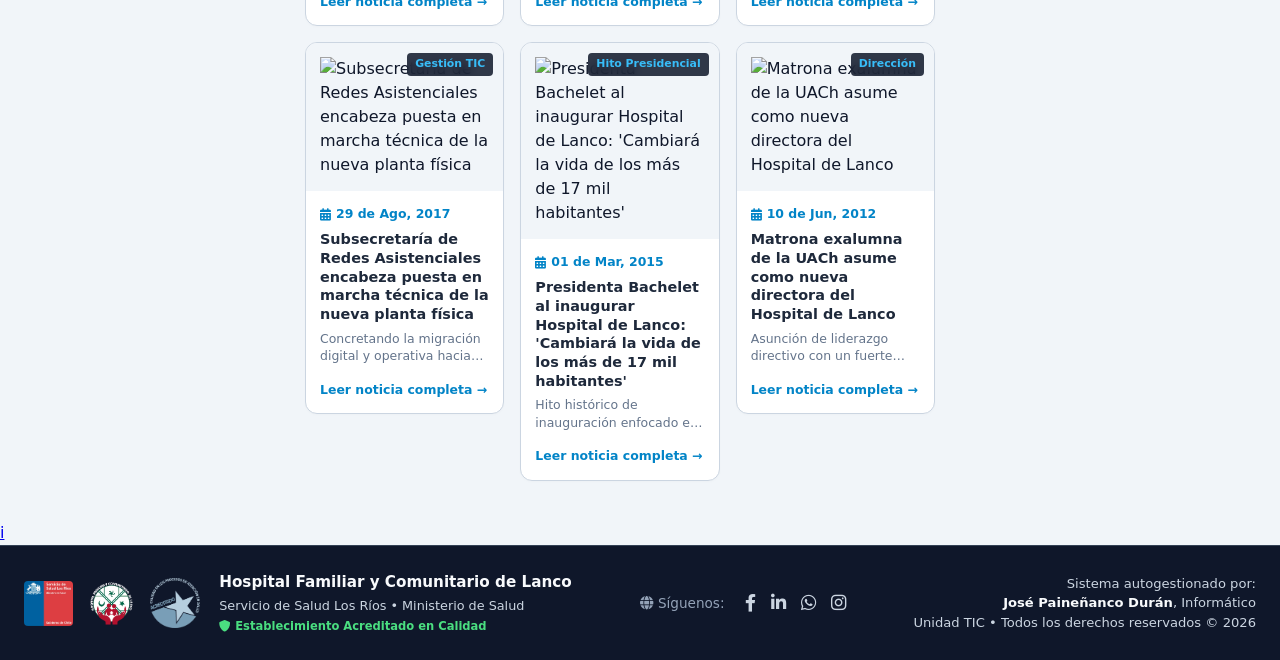
==== commit dc4a707b: "proyecto web y movil HFCL" ====
--- a/index.html
+++ b/index.html
@@ -12,25 +12,6 @@
 </head>
 <body>
 
-<div id="splash-screen" style="position: fixed; top: 0; left: 0; width: 100%; height: 100%; background: #000000; z-index: 9999; display: flex; justify-content: center; align-items: center; transition: opacity 0.8s ease; opacity: 1;">
-    <video id="intro-video" autoplay muted playsinline style="max-width: 100%; max-height: 100%;">
-        <source src="assets/video/animacion.mp4" type="video/mp4">
-        Tu navegador no soporta video.
-    </video>
-</div>
-<script>
-    const splash = document.getElementById('splash-screen');
-    const video = document.getElementById('intro-video');
-    function ocultarSplash() {
-        splash.style.opacity = '0';
-        setTimeout(() => {
-            splash.style.display = 'none';
-        }, 800);
-    }
-    video.onended = ocultarSplash;
-    setTimeout(ocultarSplash, 4000);
-</script>
-
 <div id="pagePreloader" class="preloader-overlay">
     <div class="preloader-content">
         <img src="assets/img/logo_hfcl.png" alt="Logo HFCL Lanco" class="preloader-logo">
